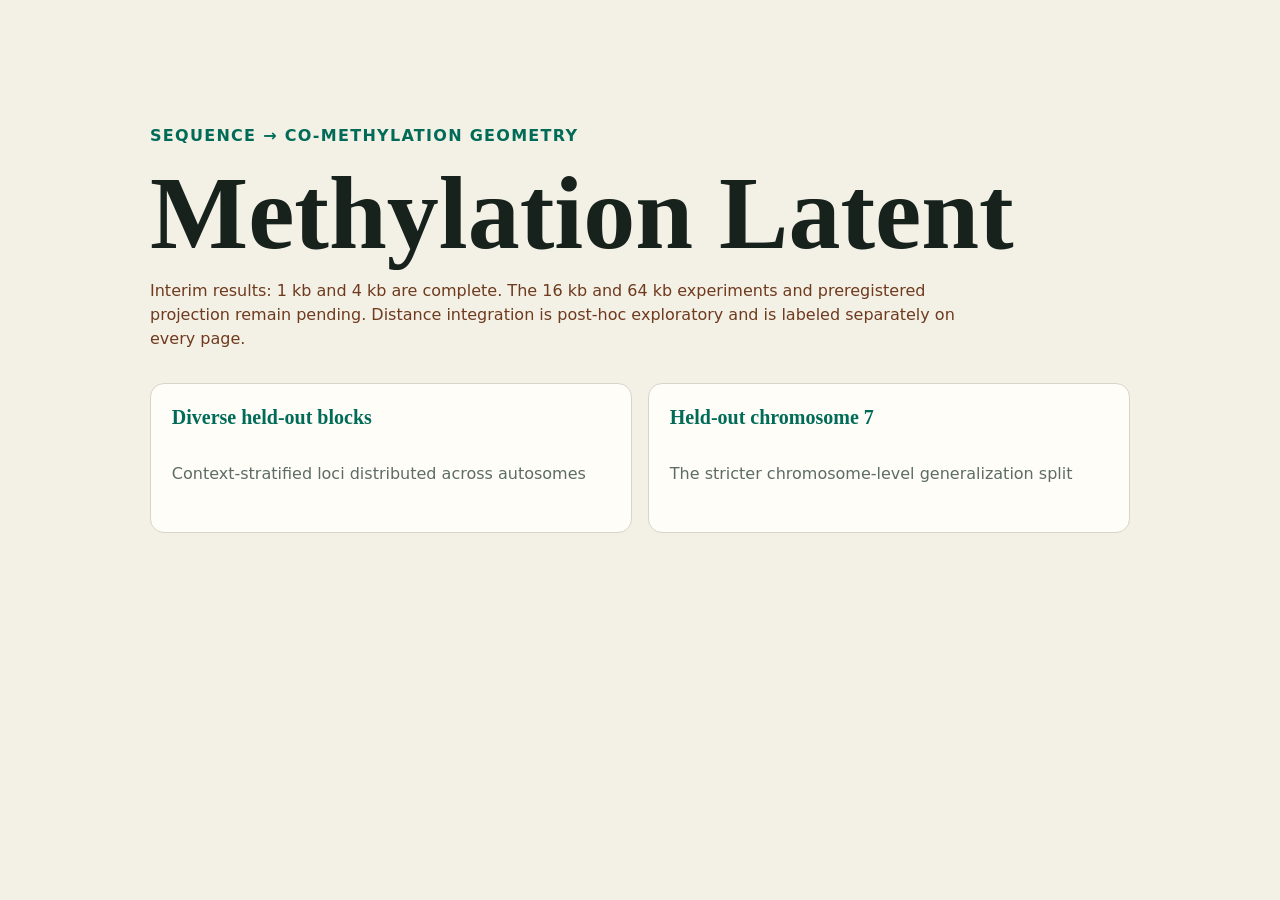
==== interim-site-root-template/index.html @ 2e64106b "Add strict interim experiment dashboard" ====
<!doctype html>
<html lang="en">
  <head>
    <meta charset="utf-8">
    <meta name="viewport" content="width=device-width, initial-scale=1">
    <title>Methylation Latent · Interim results</title>
    <link rel="stylesheet" href="style.css">
  </head>
  <body>
    <main>
      <p class="eyebrow">Sequence → co-methylation geometry</p>
      <h1>Methylation Latent</h1>
      <p class="warning">Interim results: 1 kb and 4 kb are complete. The 16 kb and 64 kb
        experiments and preregistered projection remain pending. Distance integration is post-hoc
        exploratory and is labeled separately on every page.</p>
      <div class="cards">
        <a href="diverse-blocks/">
          <strong>Diverse held-out blocks</strong>
          <span>Context-stratified loci distributed across autosomes</span>
        </a>
        <a href="held-out-chromosome/">
          <strong>Held-out chromosome 7</strong>
          <span>The stricter chromosome-level generalization split</span>
        </a>
      </div>
    </main>
  </body>
</html>
---- interim-site-root-template/style.css ----
:root { color-scheme: light; --ink: #17221d; --paper: #f3f0e6; --card: #fffdf8; --accent: #006b57; }
* { box-sizing: border-box; }
body { margin: 0; color: var(--ink); background: var(--paper); font-family: ui-sans-serif, system-ui, sans-serif; line-height: 1.5; }
main { width: min(980px, calc(100% - 2rem)); margin: 0 auto; padding: 12vh 0 4rem; }
h1 { margin: 0; font: 700 clamp(3rem, 9vw, 6.5rem)/.95 ui-serif, Georgia, serif; }
.eyebrow { color: var(--accent); font-weight: 750; letter-spacing: .08em; text-transform: uppercase; }
.warning { max-width: 80ch; color: #6f3a1d; }
.cards { display: grid; grid-template-columns: repeat(auto-fit, minmax(260px, 1fr)); gap: 1rem; margin-top: 2rem; }
.cards a { display: grid; gap: .5rem; min-height: 150px; padding: 1.3rem; color: var(--ink); text-decoration: none; border: 1px solid #d7d5ca; border-radius: 14px; background: var(--card); }
.cards a:hover { border-color: var(--accent); transform: translateY(-2px); }
.cards strong { color: var(--accent); font: 650 1.25rem/1.2 ui-serif, Georgia, serif; }
.cards span { color: #5d6c65; }
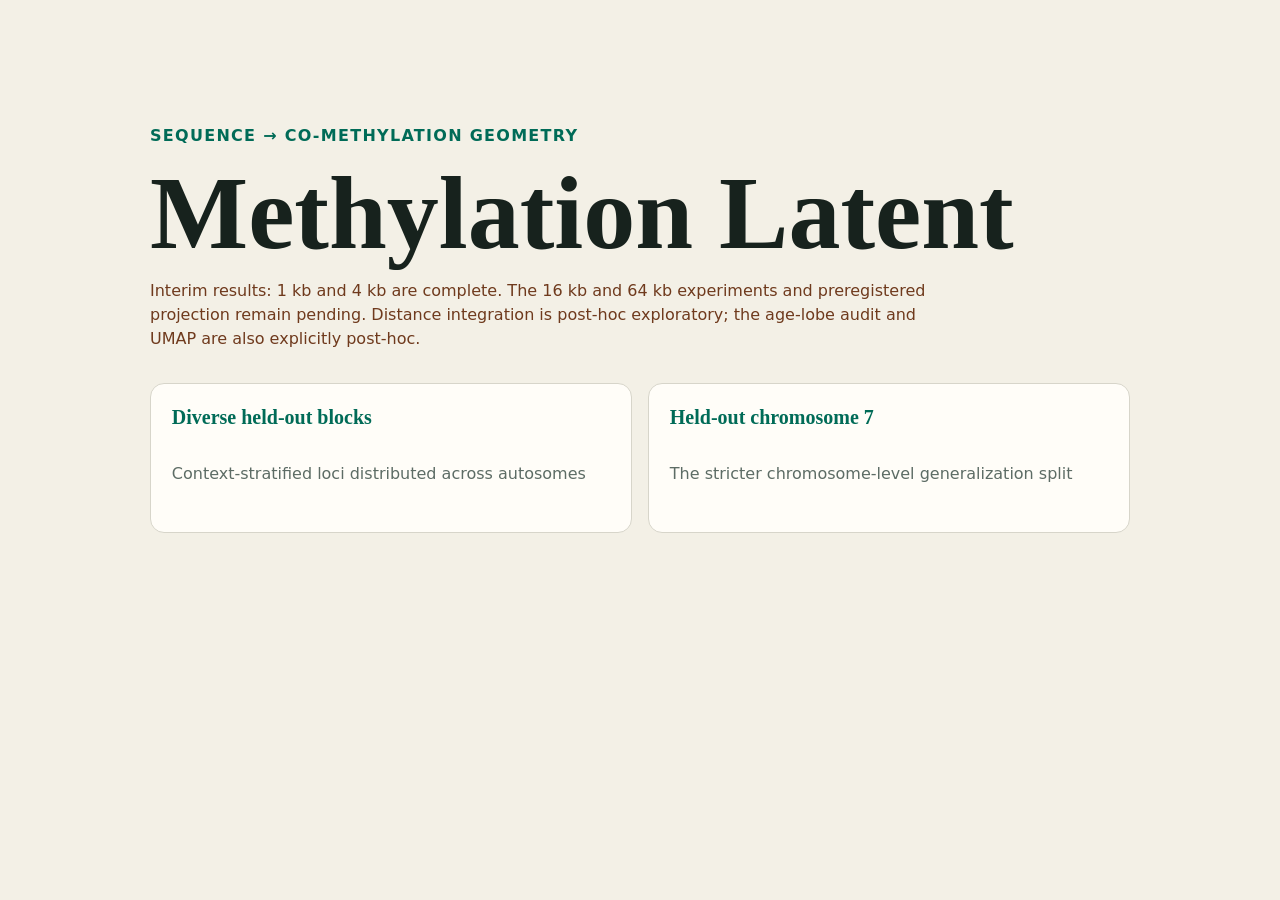
==== commit 122774e3: "Explain age lobes and publish UMAP projections" ====
--- a/interim-site-root-template/index.html
+++ b/interim-site-root-template/index.html
@@ -12,7 +12,7 @@
       <h1>Methylation Latent</h1>
       <p class="warning">Interim results: 1 kb and 4 kb are complete. The 16 kb and 64 kb
         experiments and preregistered projection remain pending. Distance integration is post-hoc
-        exploratory and is labeled separately on every page.</p>
+        exploratory; the age-lobe audit and UMAP are also explicitly post-hoc.</p>
       <div class="cards">
         <a href="diverse-blocks/">
           <strong>Diverse held-out blocks</strong>
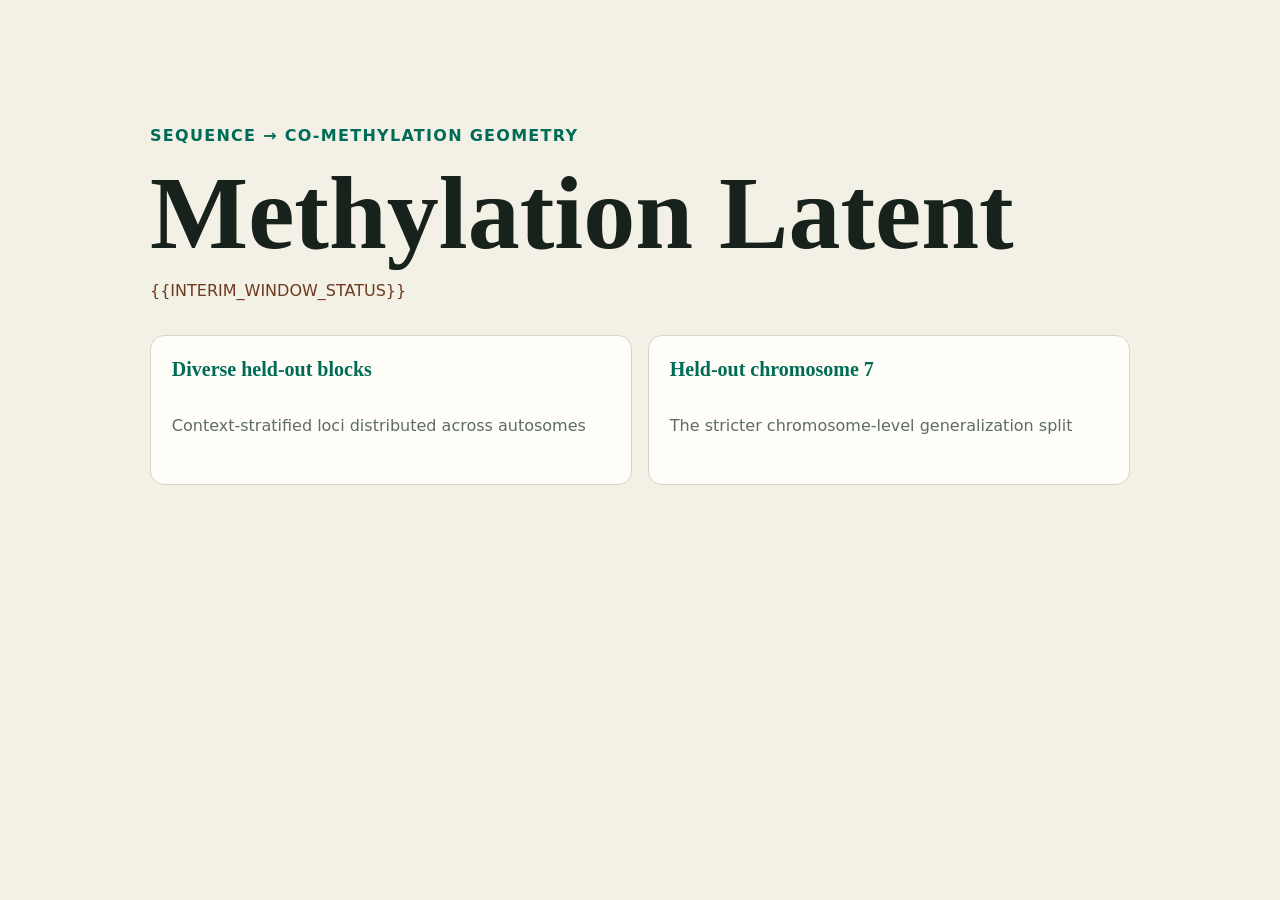
==== commit fccf19d6: "Extend interim analyses to 16 kb" ====
--- a/interim-site-root-template/index.html
+++ b/interim-site-root-template/index.html
@@ -10,9 +10,7 @@
     <main>
       <p class="eyebrow">Sequence → co-methylation geometry</p>
       <h1>Methylation Latent</h1>
-      <p class="warning">Interim results: 1 kb and 4 kb are complete. The 16 kb and 64 kb
-        experiments and preregistered projection remain pending. Distance integration is post-hoc
-        exploratory; the age-lobe audit and UMAP are also explicitly post-hoc.</p>
+      <p class="warning">{{INTERIM_WINDOW_STATUS}}</p>
       <div class="cards">
         <a href="diverse-blocks/">
           <strong>Diverse held-out blocks</strong>
